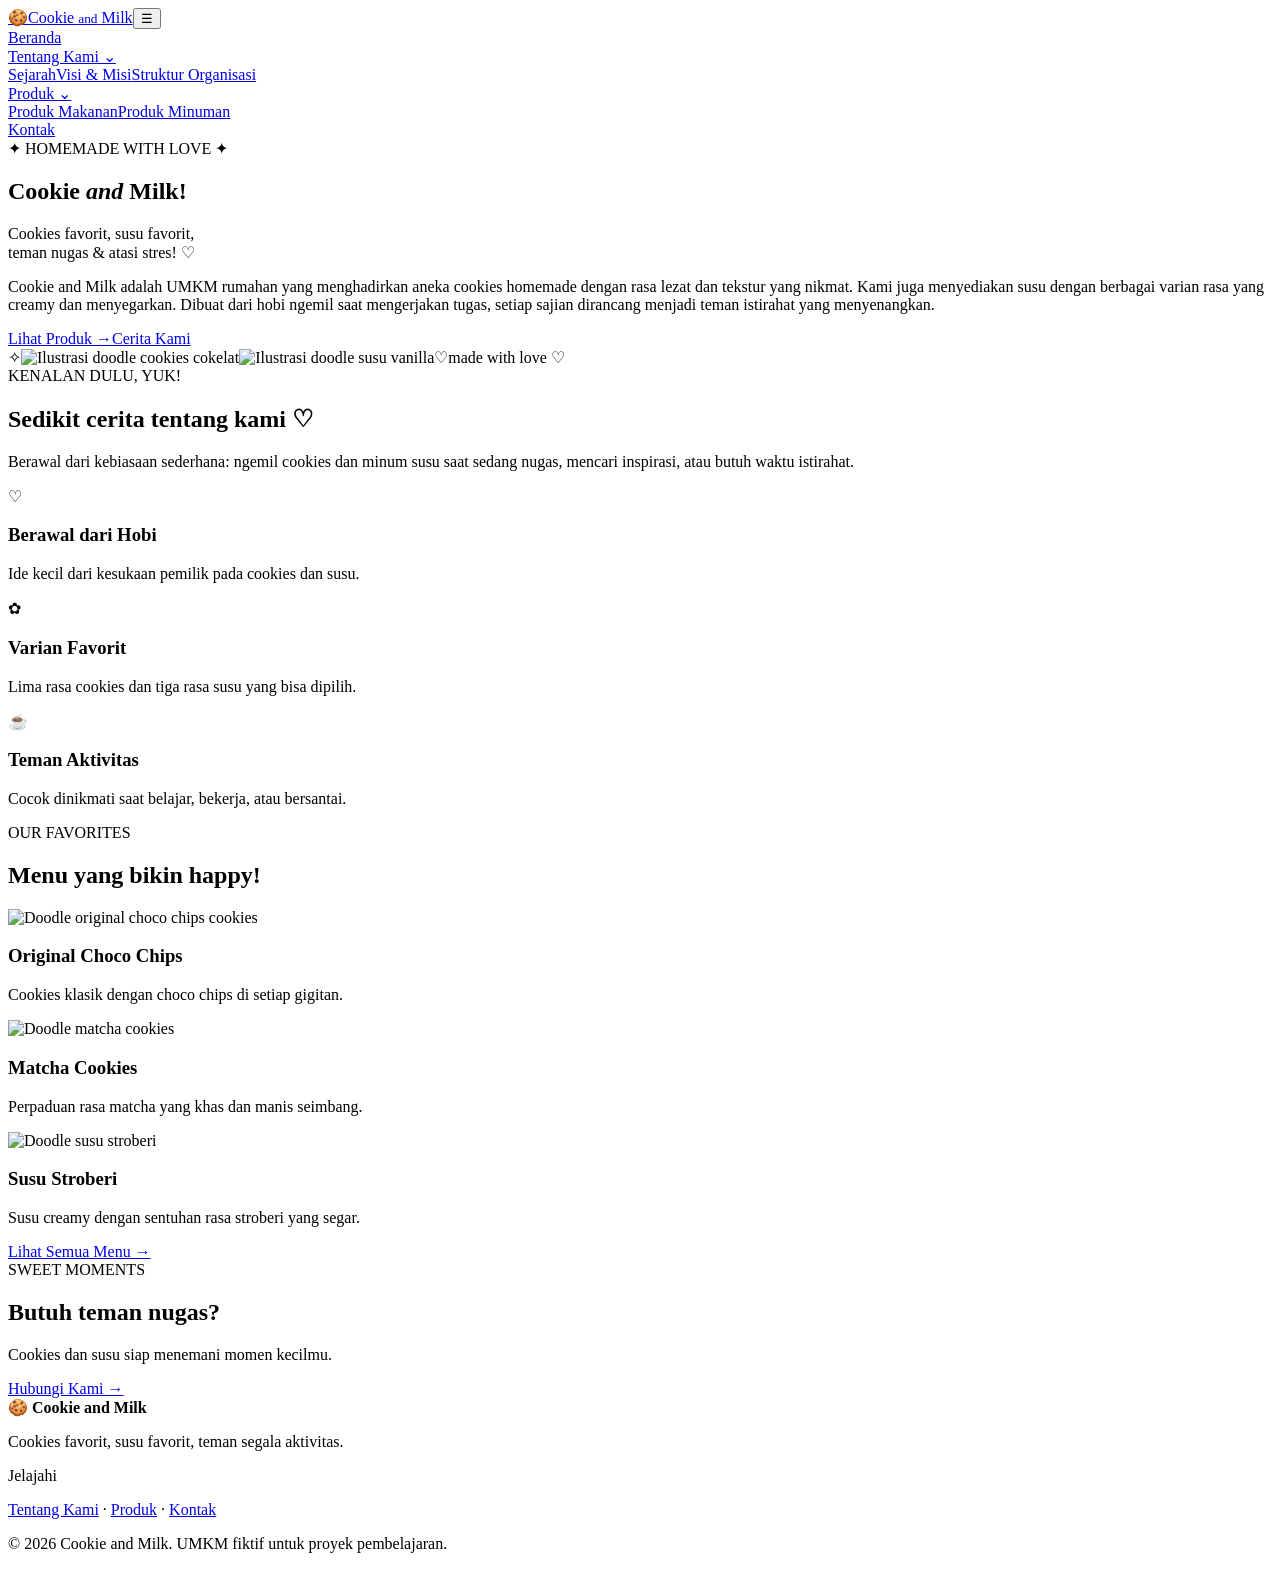
==== index.html @ 9c19bbea "Add files via upload" ====
<!DOCTYPE html><html lang="id"><head><meta charset="UTF-8"><meta name="viewport" content="width=device-width,initial-scale=1"><meta name="description" content="Cookie and Milk, cookies homemade dan susu creamy untuk menemani aktivitasmu."><title>Beranda | Cookie and Milk</title><link rel="stylesheet" href="css/style.css"></head><body><header class="site-header"><div class="container nav-wrap"><a class="brand" href="index.html"><span class="brand-icon">🍪</span><span>Cookie <small>and</small> Milk</span></a><button class="menu-toggle" aria-label="Buka menu" aria-expanded="false" aria-controls="main-nav">☰</button><nav id="main-nav" class="nav"><a href="index.html">Beranda</a><div class="dropdown"><a href="about.html">Tentang Kami <span aria-hidden="true">⌄</span></a><div class="dropdown-menu"><a href="about.html#sejarah">Sejarah</a><a href="about.html#visi-misi">Visi & Misi</a><a href="about.html#struktur">Struktur Organisasi</a></div></div><div class="dropdown"><a href="produk.html">Produk <span aria-hidden="true">⌄</span></a><div class="dropdown-menu"><a href="produk.html#cookies">Produk Makanan</a><a href="produk.html#minuman">Produk Minuman</a></div></div><a href="kontak.html">Kontak</a></nav></div></header><main><section class="hero"><div class="container hero-grid"><div><span class="eyebrow">✦ HOMEMADE WITH LOVE ✦</span><h1>Cookie <em>and</em> <span>Milk!</span></h1><p class="hero-strap">Cookies favorit, susu favorit,<br>teman nugas & atasi stres! ♡</p><p class="lead">Cookie and Milk adalah UMKM rumahan yang menghadirkan aneka cookies homemade dengan rasa lezat dan tekstur yang nikmat. Kami juga menyediakan susu dengan berbagai varian rasa yang creamy dan menyegarkan. Dibuat dari hobi ngemil saat mengerjakan tugas, setiap sajian dirancang menjadi teman istirahat yang menyenangkan.</p><div class="actions"><a class="btn" href="produk.html">Lihat Produk →</a><a class="btn btn-outline" href="about.html">Cerita Kami</a></div></div><div class="hero-art"><span class="spark spark1">✧</span><img src="img/hero-cookie.svg" alt="Ilustrasi doodle cookies cokelat"><img class="hero-milk" src="img/milk-vanilla.svg" alt="Ilustrasi doodle susu vanilla"><span class="spark spark2">♡</span><span class="art-caption">made with love ♡</span></div></div></section><section class="section"><div class="container"><div class="section-heading"><span class="eyebrow">KENALAN DULU, YUK!</span><h2>Sedikit cerita tentang kami ♡</h2><p>Berawal dari kebiasaan sederhana: ngemil cookies dan minum susu saat sedang nugas, mencari inspirasi, atau butuh waktu istirahat.</p></div><div class="feature-grid"><article class="feature"><span>♡</span><h3>Berawal dari Hobi</h3><p>Ide kecil dari kesukaan pemilik pada cookies dan susu.</p></article><article class="feature"><span>✿</span><h3>Varian Favorit</h3><p>Lima rasa cookies dan tiga rasa susu yang bisa dipilih.</p></article><article class="feature"><span>☕</span><h3>Teman Aktivitas</h3><p>Cocok dinikmati saat belajar, bekerja, atau bersantai.</p></article></div></div></section><section class="section tinted"><div class="container"><div class="section-heading"><span class="eyebrow">OUR FAVORITES</span><h2>Menu yang bikin happy!</h2></div><div class="product-grid"><article class="product-card"><img src="img/cookie-original.svg" alt="Doodle original choco chips cookies"><h3>Original Choco Chips</h3><p>Cookies klasik dengan choco chips di setiap gigitan.</p></article><article class="product-card"><img src="img/cookie-matcha.svg" alt="Doodle matcha cookies"><h3>Matcha Cookies</h3><p>Perpaduan rasa matcha yang khas dan manis seimbang.</p></article><article class="product-card"><img src="img/milk-stroberi.svg" alt="Doodle susu stroberi"><h3>Susu Stroberi</h3><p>Susu creamy dengan sentuhan rasa stroberi yang segar.</p></article></div><div class="center"><a class="btn" href="produk.html">Lihat Semua Menu →</a></div></div></section><section class="section"><div class="container cta"><div><span class="eyebrow">SWEET MOMENTS</span><h2>Butuh teman nugas?</h2><p>Cookies dan susu siap menemani momen kecilmu.</p></div><a class="btn" href="kontak.html">Hubungi Kami →</a></div></section></main><footer class="footer"><div class="container footer-inner"><div><strong>🍪 Cookie and Milk</strong><p>Cookies favorit, susu favorit, teman segala aktivitas.</p></div><div><span>Jelajahi</span><p><a href="about.html">Tentang Kami</a> · <a href="produk.html">Produk</a> · <a href="kontak.html">Kontak</a></p></div><p>© 2026 Cookie and Milk. UMKM fiktif untuk proyek pembelajaran.</p></div></footer><script src="js/script.js"></script></body></html>
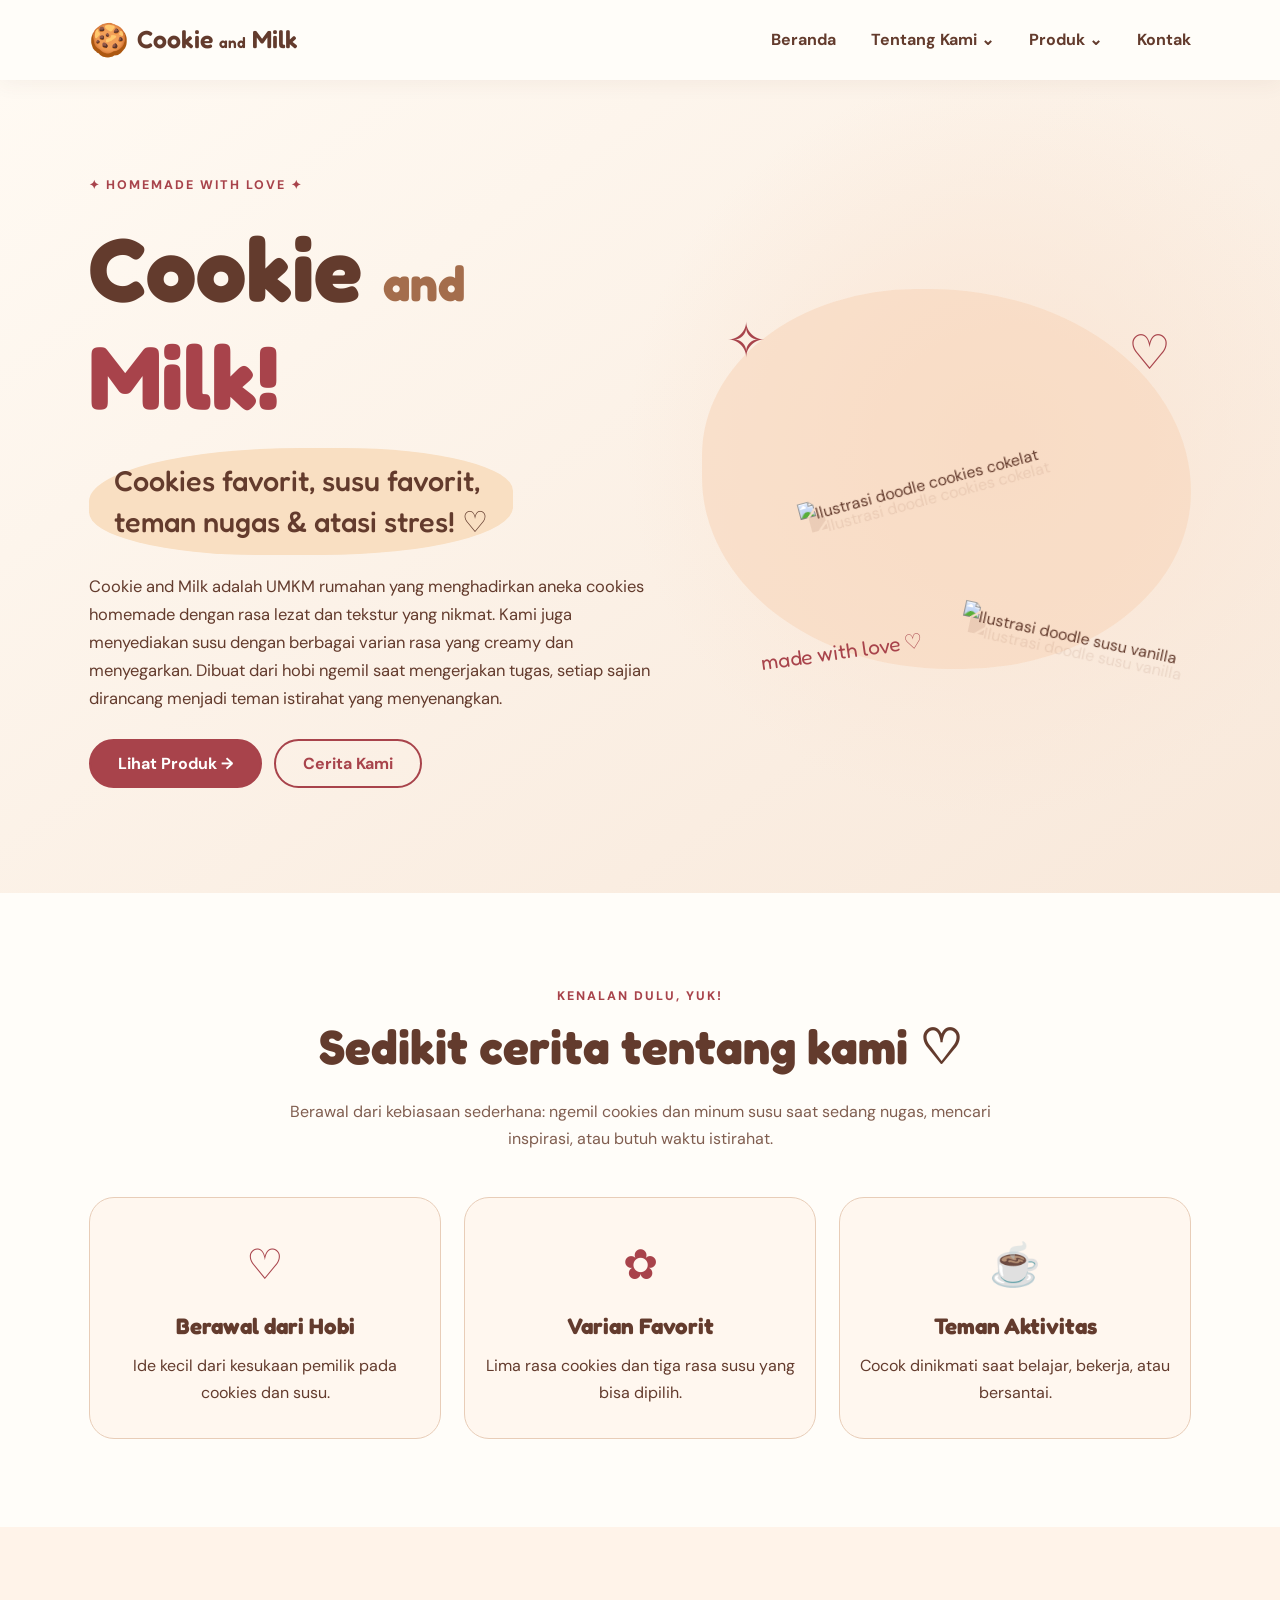
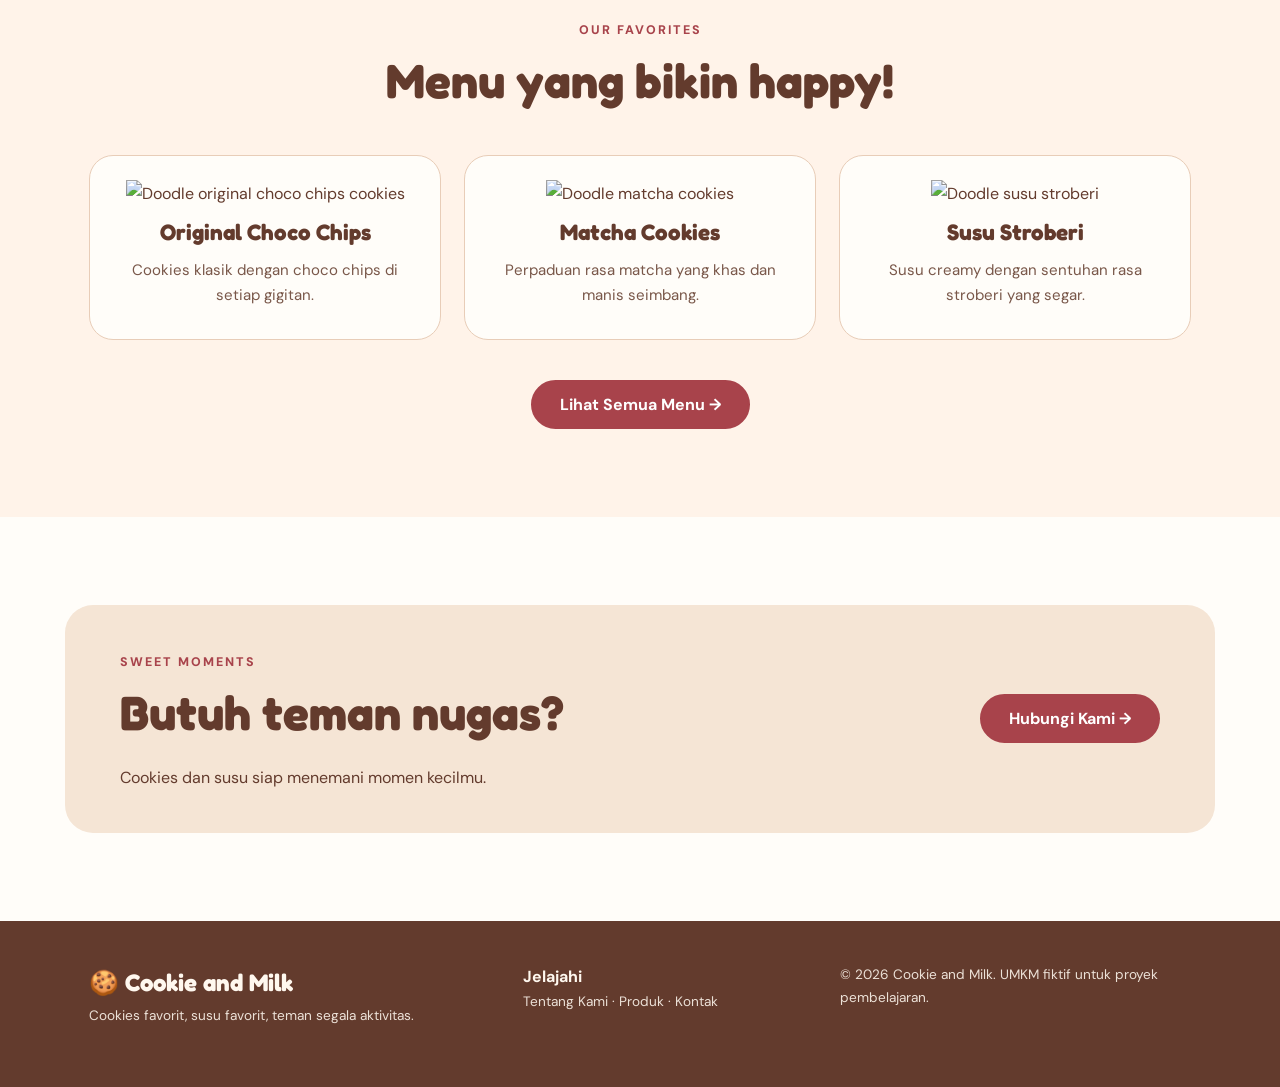
==== commit 85447da8: "Refactor index.html for improved structure and links Updated the HTML structure and links for the Co" ====
--- a/index.html
+++ b/index.html
@@ -1 +1 @@
-<!DOCTYPE html><html lang="id"><head><meta charset="UTF-8"><meta name="viewport" content="width=device-width,initial-scale=1"><meta name="description" content="Cookie and Milk, cookies homemade dan susu creamy untuk menemani aktivitasmu."><title>Beranda | Cookie and Milk</title><link rel="stylesheet" href="css/style.css"></head><body><header class="site-header"><div class="container nav-wrap"><a class="brand" href="index.html"><span class="brand-icon">🍪</span><span>Cookie <small>and</small> Milk</span></a><button class="menu-toggle" aria-label="Buka menu" aria-expanded="false" aria-controls="main-nav">☰</button><nav id="main-nav" class="nav"><a href="index.html">Beranda</a><div class="dropdown"><a href="about.html">Tentang Kami <span aria-hidden="true">⌄</span></a><div class="dropdown-menu"><a href="about.html#sejarah">Sejarah</a><a href="about.html#visi-misi">Visi & Misi</a><a href="about.html#struktur">Struktur Organisasi</a></div></div><div class="dropdown"><a href="produk.html">Produk <span aria-hidden="true">⌄</span></a><div class="dropdown-menu"><a href="produk.html#cookies">Produk Makanan</a><a href="produk.html#minuman">Produk Minuman</a></div></div><a href="kontak.html">Kontak</a></nav></div></header><main><section class="hero"><div class="container hero-grid"><div><span class="eyebrow">✦ HOMEMADE WITH LOVE ✦</span><h1>Cookie <em>and</em> <span>Milk!</span></h1><p class="hero-strap">Cookies favorit, susu favorit,<br>teman nugas & atasi stres! ♡</p><p class="lead">Cookie and Milk adalah UMKM rumahan yang menghadirkan aneka cookies homemade dengan rasa lezat dan tekstur yang nikmat. Kami juga menyediakan susu dengan berbagai varian rasa yang creamy dan menyegarkan. Dibuat dari hobi ngemil saat mengerjakan tugas, setiap sajian dirancang menjadi teman istirahat yang menyenangkan.</p><div class="actions"><a class="btn" href="produk.html">Lihat Produk →</a><a class="btn btn-outline" href="about.html">Cerita Kami</a></div></div><div class="hero-art"><span class="spark spark1">✧</span><img src="img/hero-cookie.svg" alt="Ilustrasi doodle cookies cokelat"><img class="hero-milk" src="img/milk-vanilla.svg" alt="Ilustrasi doodle susu vanilla"><span class="spark spark2">♡</span><span class="art-caption">made with love ♡</span></div></div></section><section class="section"><div class="container"><div class="section-heading"><span class="eyebrow">KENALAN DULU, YUK!</span><h2>Sedikit cerita tentang kami ♡</h2><p>Berawal dari kebiasaan sederhana: ngemil cookies dan minum susu saat sedang nugas, mencari inspirasi, atau butuh waktu istirahat.</p></div><div class="feature-grid"><article class="feature"><span>♡</span><h3>Berawal dari Hobi</h3><p>Ide kecil dari kesukaan pemilik pada cookies dan susu.</p></article><article class="feature"><span>✿</span><h3>Varian Favorit</h3><p>Lima rasa cookies dan tiga rasa susu yang bisa dipilih.</p></article><article class="feature"><span>☕</span><h3>Teman Aktivitas</h3><p>Cocok dinikmati saat belajar, bekerja, atau bersantai.</p></article></div></div></section><section class="section tinted"><div class="container"><div class="section-heading"><span class="eyebrow">OUR FAVORITES</span><h2>Menu yang bikin happy!</h2></div><div class="product-grid"><article class="product-card"><img src="img/cookie-original.svg" alt="Doodle original choco chips cookies"><h3>Original Choco Chips</h3><p>Cookies klasik dengan choco chips di setiap gigitan.</p></article><article class="product-card"><img src="img/cookie-matcha.svg" alt="Doodle matcha cookies"><h3>Matcha Cookies</h3><p>Perpaduan rasa matcha yang khas dan manis seimbang.</p></article><article class="product-card"><img src="img/milk-stroberi.svg" alt="Doodle susu stroberi"><h3>Susu Stroberi</h3><p>Susu creamy dengan sentuhan rasa stroberi yang segar.</p></article></div><div class="center"><a class="btn" href="produk.html">Lihat Semua Menu →</a></div></div></section><section class="section"><div class="container cta"><div><span class="eyebrow">SWEET MOMENTS</span><h2>Butuh teman nugas?</h2><p>Cookies dan susu siap menemani momen kecilmu.</p></div><a class="btn" href="kontak.html">Hubungi Kami →</a></div></section></main><footer class="footer"><div class="container footer-inner"><div><strong>🍪 Cookie and Milk</strong><p>Cookies favorit, susu favorit, teman segala aktivitas.</p></div><div><span>Jelajahi</span><p><a href="about.html">Tentang Kami</a> · <a href="produk.html">Produk</a> · <a href="kontak.html">Kontak</a></p></div><p>© 2026 Cookie and Milk. UMKM fiktif untuk proyek pembelajaran.</p></div></footer><script src="js/script.js"></script></body></html>+<!DOCTYPE html><html lang="id"><head><meta charset="UTF-8"><meta name="viewport" content="width=device-width,initial-scale=1"><meta name="description" content="Cookie and Milk, cookies homemade dan susu creamy untuk menemani aktivitasmu."><title>Beranda | Cookie and Milk</title><link rel="stylesheet" href="style.css"></head><body><header class="site-header"><div class="container nav-wrap"><a class="brand" href="index.html"><span class="brand-icon">🍪</span><span>Cookie <small>and</small> Milk</span></a><button class="menu-toggle" aria-label="Buka menu" aria-expanded="false" aria-controls="main-nav">☰</button><nav id="main-nav" class="nav"><a href="index.html">Beranda</a><div class="dropdown"><a href="about.html">Tentang Kami <span aria-hidden="true">⌄</span></a><div class="dropdown-menu"><a href="about.html#sejarah">Sejarah</a><a href="about.html#visi-misi">Visi & Misi</a><a href="about.html#struktur">Struktur Organisasi</a></div></div><div class="dropdown"><a href="produk.html">Produk <span aria-hidden="true">⌄</span></a><div class="dropdown-menu"><a href="produk.html#cookies">Produk Makanan</a><a href="produk.html#minuman">Produk Minuman</a></div></div><a href="kontak.html">Kontak</a></nav></div></header><main><section class="hero"><div class="container hero-grid"><div><span class="eyebrow">✦ HOMEMADE WITH LOVE ✦</span><h1>Cookie <em>and</em> <span>Milk!</span></h1><p class="hero-strap">Cookies favorit, susu favorit,<br>teman nugas & atasi stres! ♡</p><p class="lead">Cookie and Milk adalah UMKM rumahan yang menghadirkan aneka cookies homemade dengan rasa lezat dan tekstur yang nikmat. Kami juga menyediakan susu dengan berbagai varian rasa yang creamy dan menyegarkan. Dibuat dari hobi ngemil saat mengerjakan tugas, setiap sajian dirancang menjadi teman istirahat yang menyenangkan.</p><div class="actions"><a class="btn" href="produk.html">Lihat Produk →</a><a class="btn btn-outline" href="about.html">Cerita Kami</a></div></div><div class="hero-art"><span class="spark spark1">✧</span><img src="img/hero-cookie.svg" alt="Ilustrasi doodle cookies cokelat"><img class="hero-milk" src="img/milk-vanilla.svg" alt="Ilustrasi doodle susu vanilla"><span class="spark spark2">♡</span><span class="art-caption">made with love ♡</span></div></div></section><section class="section"><div class="container"><div class="section-heading"><span class="eyebrow">KENALAN DULU, YUK!</span><h2>Sedikit cerita tentang kami ♡</h2><p>Berawal dari kebiasaan sederhana: ngemil cookies dan minum susu saat sedang nugas, mencari inspirasi, atau butuh waktu istirahat.</p></div><div class="feature-grid"><article class="feature"><span>♡</span><h3>Berawal dari Hobi</h3><p>Ide kecil dari kesukaan pemilik pada cookies dan susu.</p></article><article class="feature"><span>✿</span><h3>Varian Favorit</h3><p>Lima rasa cookies dan tiga rasa susu yang bisa dipilih.</p></article><article class="feature"><span>☕</span><h3>Teman Aktivitas</h3><p>Cocok dinikmati saat belajar, bekerja, atau bersantai.</p></article></div></div></section><section class="section tinted"><div class="container"><div class="section-heading"><span class="eyebrow">OUR FAVORITES</span><h2>Menu yang bikin happy!</h2></div><div class="product-grid"><article class="product-card"><img src="img/cookie-original.svg" alt="Doodle original choco chips cookies"><h3>Original Choco Chips</h3><p>Cookies klasik dengan choco chips di setiap gigitan.</p></article><article class="product-card"><img src="img/cookie-matcha.svg" alt="Doodle matcha cookies"><h3>Matcha Cookies</h3><p>Perpaduan rasa matcha yang khas dan manis seimbang.</p></article><article class="product-card"><img src="img/milk-stroberi.svg" alt="Doodle susu stroberi"><h3>Susu Stroberi</h3><p>Susu creamy dengan sentuhan rasa stroberi yang segar.</p></article></div><div class="center"><a class="btn" href="produk.html">Lihat Semua Menu →</a></div></div></section><section class="section"><div class="container cta"><div><span class="eyebrow">SWEET MOMENTS</span><h2>Butuh teman nugas?</h2><p>Cookies dan susu siap menemani momen kecilmu.</p></div><a class="btn" href="kontak.html">Hubungi Kami →</a></div></section></main><footer class="footer"><div class="container footer-inner"><div><strong>🍪 Cookie and Milk</strong><p>Cookies favorit, susu favorit, teman segala aktivitas.</p></div><div><span>Jelajahi</span><p><a href="about.html">Tentang Kami</a> · <a href="produk.html">Produk</a> · <a href="kontak.html">Kontak</a></p></div><p>© 2026 Cookie and Milk. UMKM fiktif untuk proyek pembelajaran.</p></div></footer><script src="js/script.js"></script></body></html>
--- a/style.css
+++ b/style.css
@@ -0,0 +1,2 @@
+@import url('https://fonts.googleapis.com/css2?family=DM+Sans:wght@400;500;600;700&family=Fredoka:wght@400;500;600;700&display=swap');
+:root{--cream:#fffaf3;--milk:#fffdf9;--latte:#f5e5d5;--brown:#633b2d;--light:#a46d4c;--red:#a8434b;--border:#e8cdb8}*{box-sizing:border-box}html{scroll-behavior:smooth;scroll-padding-top:95px}body{margin:0;background:var(--milk);color:var(--brown);font-family:'DM Sans',sans-serif;line-height:1.7}h1,h2,h3,.brand{font-family:Fredoka,sans-serif;line-height:1.2}h1{font-size:clamp(3.3rem,7vw,6rem);margin:18px 0}h2{font-size:clamp(2rem,4vw,3rem);margin:10px 0 22px}h3{font-size:1.4rem;margin:12px 0}p{margin:0 0 18px}a{color:inherit;text-decoration:none}.container{max-width:1150px;margin:auto;padding:0 24px}.site-header{position:sticky;top:0;z-index:20;background:#fffdf9f5;box-shadow:0 3px 20px #633b2d10;backdrop-filter:blur(12px)}.nav-wrap{display:flex;align-items:center;justify-content:space-between;min-height:80px;gap:25px}.brand{font-size:1.55rem;font-weight:600;display:flex;align-items:center;gap:8px}.brand small{font-size:.62em}.brand-icon{font-size:2rem}.nav{display:flex;align-items:center;gap:35px;font-weight:700}.nav>a,.dropdown>a{display:block;padding:16px 0}.nav a:hover,.nav a.active{color:var(--red)}.dropdown{position:relative}.dropdown-menu{position:absolute;top:100%;left:-18px;min-width:210px;background:#fffdf9;border:1px solid var(--border);border-radius:16px;padding:9px;box-shadow:0 14px 28px #633b2d18;opacity:0;visibility:hidden;transform:translateY(8px);transition:.2s}.dropdown:hover .dropdown-menu,.dropdown:focus-within .dropdown-menu{opacity:1;visibility:visible;transform:translateY(0)}.dropdown-menu a{display:block;padding:9px 12px;border-radius:9px;font-size:.9rem}.dropdown-menu a:hover{background:var(--latte)}.menu-toggle{display:none;border:0;background:var(--latte);border-radius:12px;font-size:1.5rem;color:var(--brown);padding:5px 12px;cursor:pointer}.hero{background:radial-gradient(circle at 78% 45%,#f9e4d3,transparent 34%),linear-gradient(145deg,#fffaf3,#f8e8da);padding:90px 0 105px;overflow:hidden}.hero-grid{display:grid;grid-template-columns:1.15fr 1fr;align-items:center;gap:50px}.hero h1 em{font-style:normal;font-size:.55em;color:var(--light)}.hero h1 span,.page-hero h1 span{color:var(--red)}.eyebrow{color:var(--red);font-weight:800;letter-spacing:2px;font-size:.78rem}.hero-strap{font-family:Fredoka,sans-serif;font-size:clamp(1.25rem,2.3vw,1.8rem);font-weight:500;background:#f9dfc2;border-radius:50% 40% 45% 40%;padding:13px 25px;display:inline-block;line-height:1.4}.lead{font-size:1.03rem;max-width:590px}.actions{display:flex;gap:12px;flex-wrap:wrap;margin-top:26px}.btn{display:inline-block;background:var(--red);color:white;border:2px solid var(--red);border-radius:30px;padding:12px 27px;font:700 1rem 'DM Sans',sans-serif;cursor:pointer;transition:.2s}.btn:hover{background:#7f3039;transform:translateY(-2px)}.btn-outline{background:transparent;color:var(--red)}.btn-outline:hover{color:white}.hero-art{min-height:380px;position:relative;display:flex;align-items:center;justify-content:center;background:#f8d8bc99;border-radius:45% 55% 48% 52%}.hero-art>img{width:62%;max-width:310px;filter:drop-shadow(8px 15px 0 #8b513b20);transform:rotate(-15deg);z-index:2}.hero-art img.hero-milk{width:46%;position:absolute;right:1%;bottom:5%;transform:rotate(12deg);z-index:1}.spark{position:absolute;font-size:3rem;color:var(--red)}.spark1{top:3%;left:5%}.spark2{right:4%;top:6%}.art-caption{position:absolute;bottom:0;left:12%;font-family:Fredoka;font-size:1.3rem;color:var(--red);transform:rotate(-8deg)}.section{padding:88px 0}.tinted{background:#fff3e9}.section-heading{text-align:center;max-width:730px;margin:0 auto 45px}.section-heading p{color:#805e50}.feature-grid,.product-grid,.org-grid{display:grid;grid-template-columns:repeat(3,1fr);gap:23px}.feature{text-align:center;padding:32px 20px;background:#fff7ef;border:1px solid var(--border);border-radius:25px}.feature>span{font-size:2.6rem;color:var(--red)}.feature p{margin:0}.product-card{background:#fffdf9;border:1.5px solid var(--border);border-radius:24px;text-align:center;padding:24px 23px 30px;transition:.2s}.product-card:hover{transform:translateY(-5px);box-shadow:0 12px 30px #633b2d14}.product-card img{width:170px;height:170px;object-fit:contain}.product-card p{font-size:.94rem;color:#795749;margin:0}.center{text-align:center;margin-top:40px}.cta{background:var(--latte);border-radius:28px;padding:42px 55px;display:flex;align-items:center;justify-content:space-between;gap:25px}.cta p{margin:0}.page-hero{padding:95px 0;text-align:center;background:radial-gradient(circle at 12% 20%,#f7dfcb 0 7%,transparent 7.5%),radial-gradient(circle at 90% 80%,#f7dfcb 0 9%,transparent 9.5%),#fff3e9}.page-hero h1{font-size:clamp(3rem,6vw,5rem)}.page-hero p{font-size:1.1rem}.narrow{max-width:860px}.narrow p{font-size:1.08rem;margin-bottom:24px}.two-grid{display:grid;grid-template-columns:1fr 1fr;gap:25px}.info-card{background:#fffdf9;border:1px solid var(--border);border-radius:24px;padding:30px}.info-card h3{color:var(--red);font-size:1.8rem}.info-card li{padding:0 0 12px 7px}.org{max-width:850px;margin:auto;text-align:center}.org-owner,.org-grid>div{background:#fff4e9;border:1.5px solid #ba8e75;border-radius:18px;padding:20px}.org-owner{max-width:350px;margin:auto}.org strong,.org span{display:block}.org strong{font-family:Fredoka;font-size:1.25rem}.org span{font-size:.9rem}.org-line{height:45px;width:2px;background:#ba8e75;margin:auto}.org-note{margin-top:22px;font-size:.9rem;color:#805e50}.contact-grid{display:grid;grid-template-columns:1fr 1fr;gap:60px}.contact-line{padding:16px 0;border-bottom:1px solid var(--border)}.contact-line b,.contact-line span{display:block}.contact-form{background:#fff3e9;padding:36px;border:1px solid var(--border);border-radius:24px}.contact-form label{display:block;font-weight:700;margin:16px 0 7px}.contact-form input,.contact-form textarea{width:100%;padding:13px 15px;border:1px solid #d8b8a4;border-radius:12px;font:inherit;background:#fffdf9;color:var(--brown)}.contact-form input:focus,.contact-form textarea:focus{outline:2px solid var(--red);outline-offset:1px}.contact-form button{margin-top:20px}.form-note{font-size:.85rem;margin-top:12px}.footer{background:var(--brown);color:#fff8ef;padding:42px 0}.footer-inner{display:grid;grid-template-columns:1.4fr 1fr 1.2fr;gap:25px;align-items:start}.footer strong{font-family:Fredoka;font-size:1.5rem}.footer p{font-size:.85rem;opacity:.88}.footer span{font-weight:700}.footer a:hover{text-decoration:underline}@media(max-width:760px){.nav-wrap{min-height:70px}.menu-toggle{display:block}.nav{display:none;position:absolute;top:70px;left:0;right:0;background:#fffdf9;padding:12px 24px 25px;box-shadow:0 15px 20px #633b2d1b;flex-direction:column;align-items:stretch;gap:0}.nav.open{display:flex}.nav>a,.dropdown>a{padding:11px 0}.dropdown-menu{position:static;opacity:1;visibility:visible;transform:none;box-shadow:none;display:none;margin-bottom:8px}.dropdown:hover .dropdown-menu,.dropdown:focus-within .dropdown-menu,.dropdown.open .dropdown-menu{display:block}.hero{padding:65px 0}.hero-grid{grid-template-columns:1fr;gap:40px}.hero-art{min-height:300px}.hero-art>img{width:55%}.feature-grid,.product-grid{grid-template-columns:repeat(2,1fr)}.two-grid,.contact-grid{grid-template-columns:1fr;gap:25px}.cta{flex-direction:column;align-items:flex-start;padding:30px}.footer-inner{grid-template-columns:1fr}.section{padding:65px 0}}@media(max-width:500px){.container{padding:0 18px}.hero h1{font-size:3.45rem}.feature-grid,.product-grid,.org-grid{grid-template-columns:1fr}.product-card img{width:155px;height:155px}.page-hero{padding:65px 0}.contact-form{padding:24px}.hero-art{min-height:260px}.hero-strap{font-size:1.15rem}}
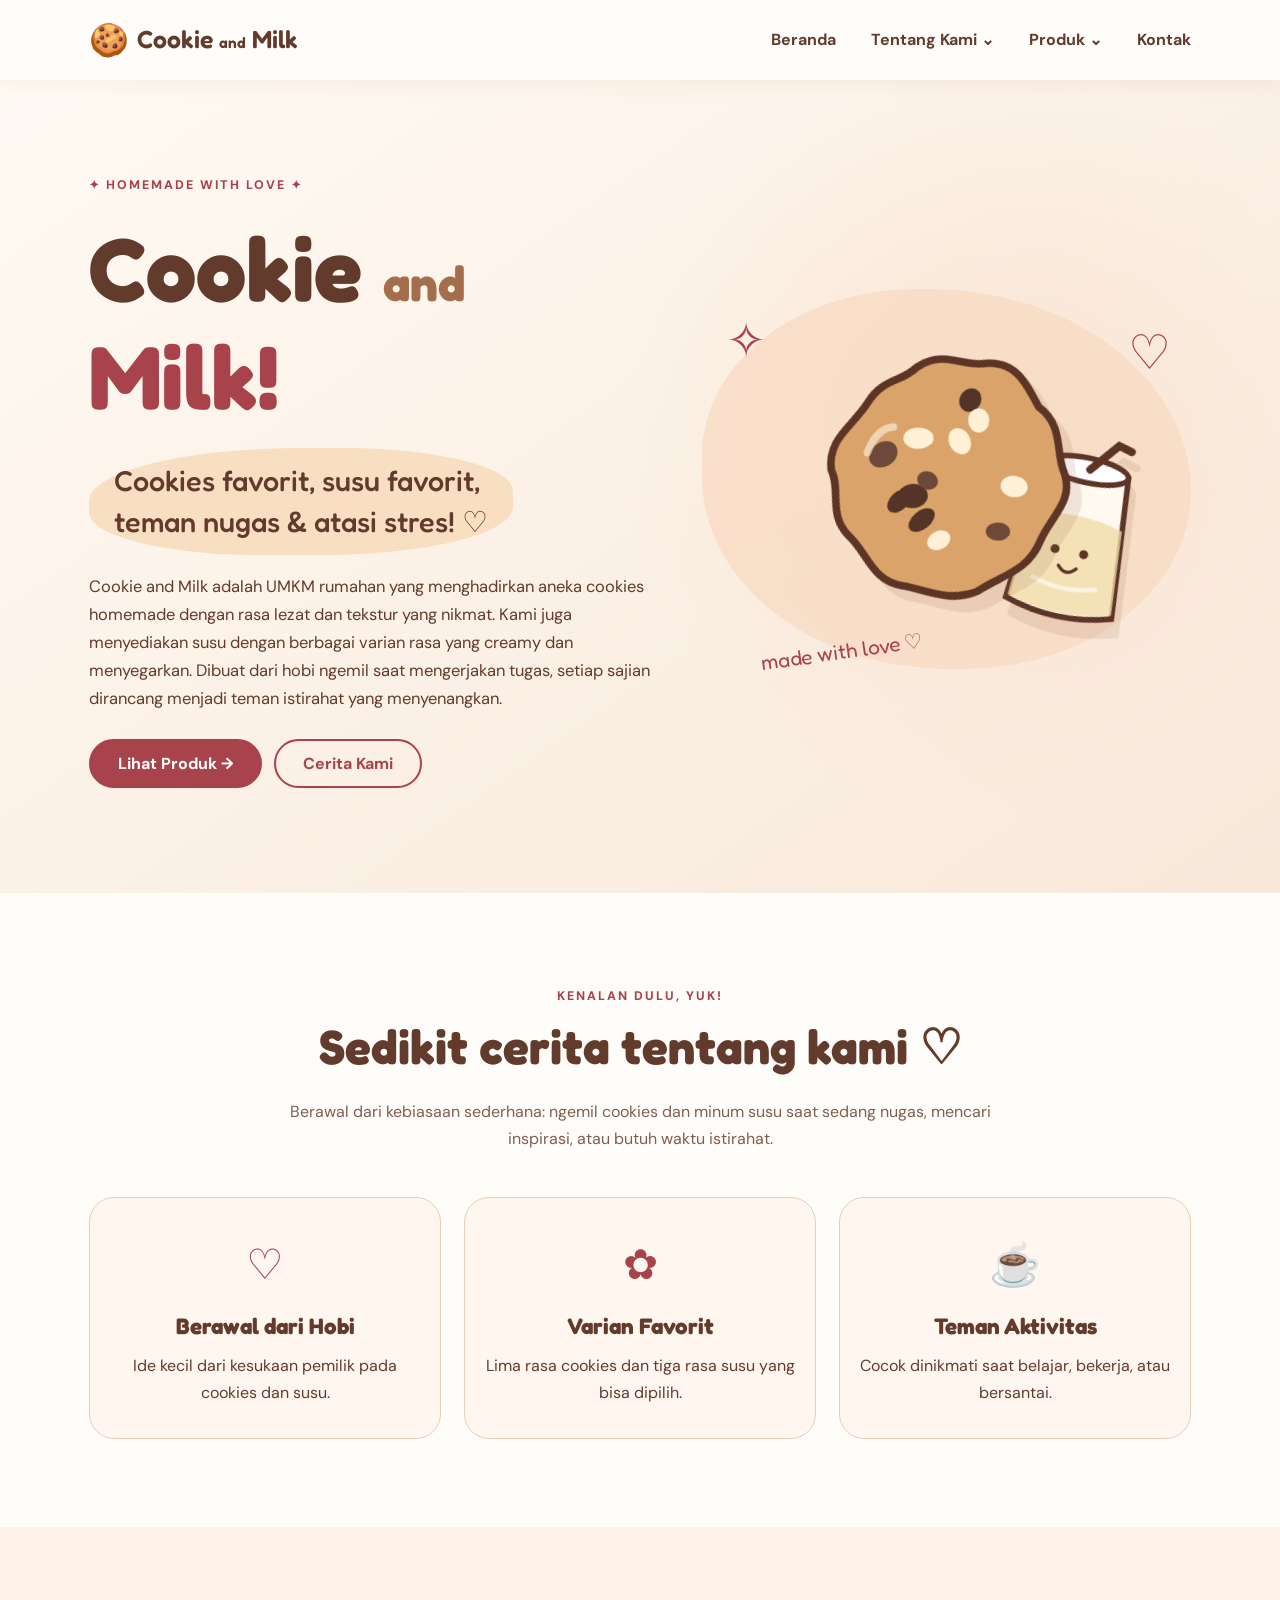
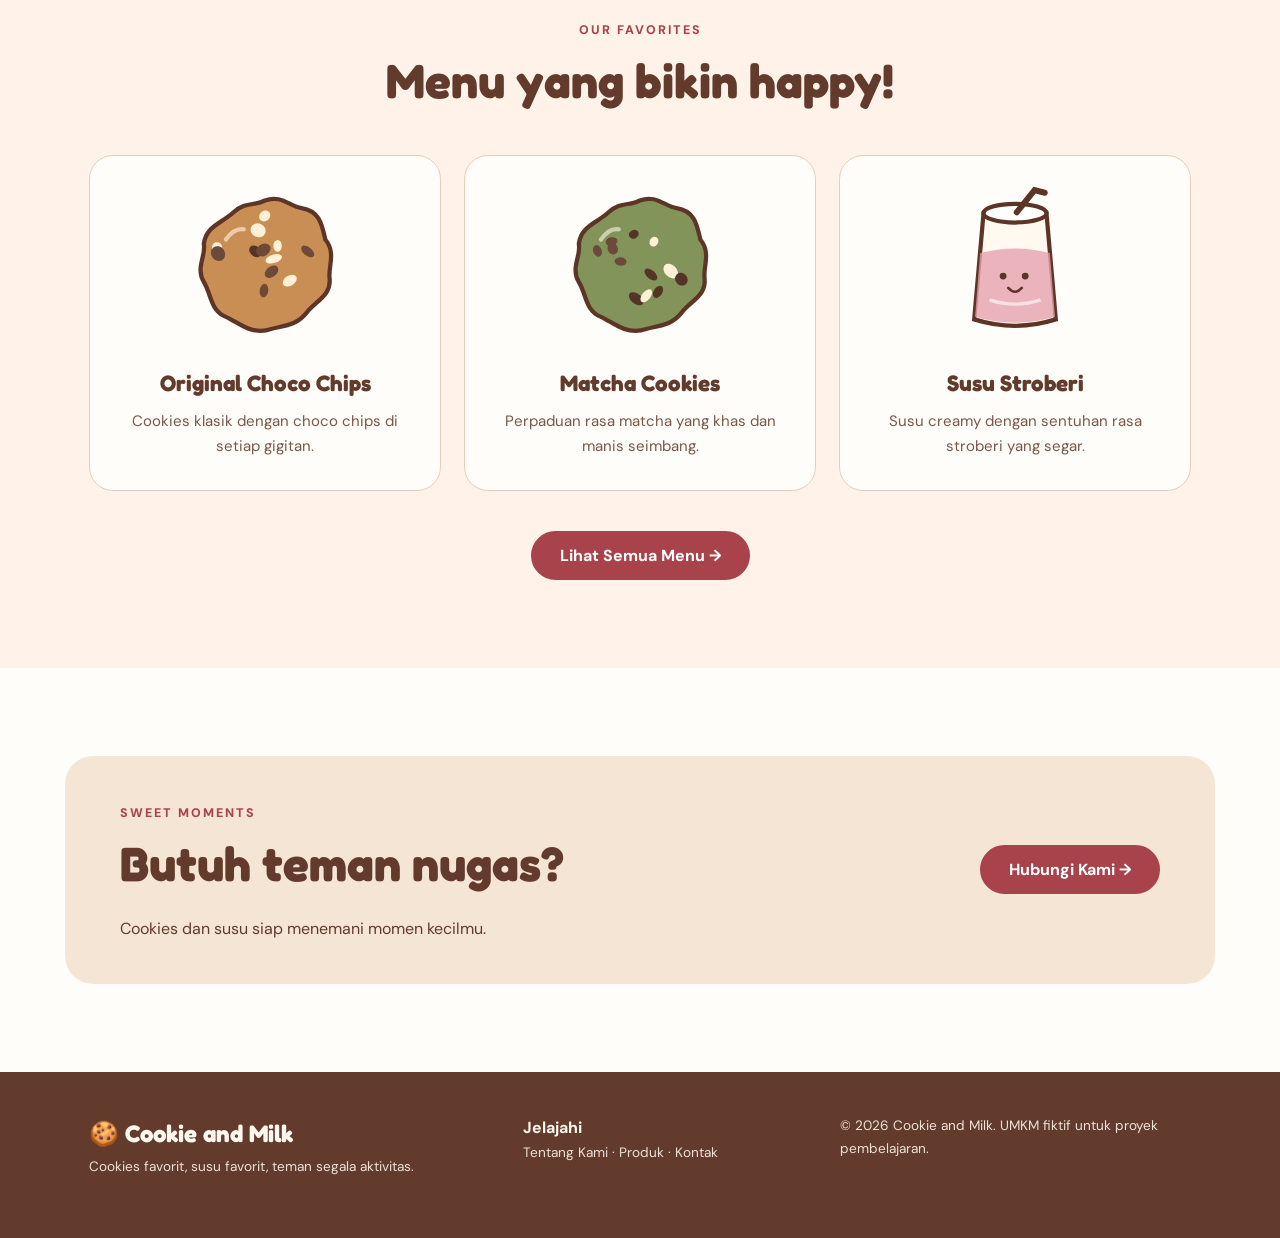
==== commit ec368a97: "Format HTML structure for better readability" ====
--- a/index.html
+++ b/index.html
@@ -1 +1,10 @@
-<!DOCTYPE html><html lang="id"><head><meta charset="UTF-8"><meta name="viewport" content="width=device-width,initial-scale=1"><meta name="description" content="Cookie and Milk, cookies homemade dan susu creamy untuk menemani aktivitasmu."><title>Beranda | Cookie and Milk</title><link rel="stylesheet" href="style.css"></head><body><header class="site-header"><div class="container nav-wrap"><a class="brand" href="index.html"><span class="brand-icon">🍪</span><span>Cookie <small>and</small> Milk</span></a><button class="menu-toggle" aria-label="Buka menu" aria-expanded="false" aria-controls="main-nav">☰</button><nav id="main-nav" class="nav"><a href="index.html">Beranda</a><div class="dropdown"><a href="about.html">Tentang Kami <span aria-hidden="true">⌄</span></a><div class="dropdown-menu"><a href="about.html#sejarah">Sejarah</a><a href="about.html#visi-misi">Visi & Misi</a><a href="about.html#struktur">Struktur Organisasi</a></div></div><div class="dropdown"><a href="produk.html">Produk <span aria-hidden="true">⌄</span></a><div class="dropdown-menu"><a href="produk.html#cookies">Produk Makanan</a><a href="produk.html#minuman">Produk Minuman</a></div></div><a href="kontak.html">Kontak</a></nav></div></header><main><section class="hero"><div class="container hero-grid"><div><span class="eyebrow">✦ HOMEMADE WITH LOVE ✦</span><h1>Cookie <em>and</em> <span>Milk!</span></h1><p class="hero-strap">Cookies favorit, susu favorit,<br>teman nugas & atasi stres! ♡</p><p class="lead">Cookie and Milk adalah UMKM rumahan yang menghadirkan aneka cookies homemade dengan rasa lezat dan tekstur yang nikmat. Kami juga menyediakan susu dengan berbagai varian rasa yang creamy dan menyegarkan. Dibuat dari hobi ngemil saat mengerjakan tugas, setiap sajian dirancang menjadi teman istirahat yang menyenangkan.</p><div class="actions"><a class="btn" href="produk.html">Lihat Produk →</a><a class="btn btn-outline" href="about.html">Cerita Kami</a></div></div><div class="hero-art"><span class="spark spark1">✧</span><img src="img/hero-cookie.svg" alt="Ilustrasi doodle cookies cokelat"><img class="hero-milk" src="img/milk-vanilla.svg" alt="Ilustrasi doodle susu vanilla"><span class="spark spark2">♡</span><span class="art-caption">made with love ♡</span></div></div></section><section class="section"><div class="container"><div class="section-heading"><span class="eyebrow">KENALAN DULU, YUK!</span><h2>Sedikit cerita tentang kami ♡</h2><p>Berawal dari kebiasaan sederhana: ngemil cookies dan minum susu saat sedang nugas, mencari inspirasi, atau butuh waktu istirahat.</p></div><div class="feature-grid"><article class="feature"><span>♡</span><h3>Berawal dari Hobi</h3><p>Ide kecil dari kesukaan pemilik pada cookies dan susu.</p></article><article class="feature"><span>✿</span><h3>Varian Favorit</h3><p>Lima rasa cookies dan tiga rasa susu yang bisa dipilih.</p></article><article class="feature"><span>☕</span><h3>Teman Aktivitas</h3><p>Cocok dinikmati saat belajar, bekerja, atau bersantai.</p></article></div></div></section><section class="section tinted"><div class="container"><div class="section-heading"><span class="eyebrow">OUR FAVORITES</span><h2>Menu yang bikin happy!</h2></div><div class="product-grid"><article class="product-card"><img src="img/cookie-original.svg" alt="Doodle original choco chips cookies"><h3>Original Choco Chips</h3><p>Cookies klasik dengan choco chips di setiap gigitan.</p></article><article class="product-card"><img src="img/cookie-matcha.svg" alt="Doodle matcha cookies"><h3>Matcha Cookies</h3><p>Perpaduan rasa matcha yang khas dan manis seimbang.</p></article><article class="product-card"><img src="img/milk-stroberi.svg" alt="Doodle susu stroberi"><h3>Susu Stroberi</h3><p>Susu creamy dengan sentuhan rasa stroberi yang segar.</p></article></div><div class="center"><a class="btn" href="produk.html">Lihat Semua Menu →</a></div></div></section><section class="section"><div class="container cta"><div><span class="eyebrow">SWEET MOMENTS</span><h2>Butuh teman nugas?</h2><p>Cookies dan susu siap menemani momen kecilmu.</p></div><a class="btn" href="kontak.html">Hubungi Kami →</a></div></section></main><footer class="footer"><div class="container footer-inner"><div><strong>🍪 Cookie and Milk</strong><p>Cookies favorit, susu favorit, teman segala aktivitas.</p></div><div><span>Jelajahi</span><p><a href="about.html">Tentang Kami</a> · <a href="produk.html">Produk</a> · <a href="kontak.html">Kontak</a></p></div><p>© 2026 Cookie and Milk. UMKM fiktif untuk proyek pembelajaran.</p></div></footer><script src="js/script.js"></script></body></html>
+<!DOCTYPE html><html lang="id">
+  <head>
+    <meta charset="UTF-8"><meta name="viewport" content="width=device-width,initial-scale=1">
+    <meta name="description" content="Cookie and Milk, cookies homemade dan susu creamy untuk menemani aktivitasmu.">
+    <title>Beranda | Cookie and Milk</title>
+    <link rel="stylesheet" href="style.css">
+  </head>
+  <body>
+    <header class="site-header">
+      <div class="container nav-wrap"><a class="brand" href="index.html"><span class="brand-icon">🍪</span><span>Cookie <small>and</small> Milk</span></a><button class="menu-toggle" aria-label="Buka menu" aria-expanded="false" aria-controls="main-nav">☰</button><nav id="main-nav" class="nav"><a href="index.html">Beranda</a><div class="dropdown"><a href="about.html">Tentang Kami <span aria-hidden="true">⌄</span></a><div class="dropdown-menu"><a href="about.html#sejarah">Sejarah</a><a href="about.html#visi-misi">Visi & Misi</a><a href="about.html#struktur">Struktur Organisasi</a></div></div><div class="dropdown"><a href="produk.html">Produk <span aria-hidden="true">⌄</span></a><div class="dropdown-menu"><a href="produk.html#cookies">Produk Makanan</a><a href="produk.html#minuman">Produk Minuman</a></div></div><a href="kontak.html">Kontak</a></nav></div></header><main><section class="hero"><div class="container hero-grid"><div><span class="eyebrow">✦ HOMEMADE WITH LOVE ✦</span><h1>Cookie <em>and</em> <span>Milk!</span></h1><p class="hero-strap">Cookies favorit, susu favorit,<br>teman nugas & atasi stres! ♡</p><p class="lead">Cookie and Milk adalah UMKM rumahan yang menghadirkan aneka cookies homemade dengan rasa lezat dan tekstur yang nikmat. Kami juga menyediakan susu dengan berbagai varian rasa yang creamy dan menyegarkan. Dibuat dari hobi ngemil saat mengerjakan tugas, setiap sajian dirancang menjadi teman istirahat yang menyenangkan.</p><div class="actions"><a class="btn" href="produk.html">Lihat Produk →</a><a class="btn btn-outline" href="about.html">Cerita Kami</a></div></div><div class="hero-art"><span class="spark spark1">✧</span><img src="hero-cookie.svg" alt="Ilustrasi doodle cookies cokelat"><img class="hero-milk" src="milk-vanilla.svg" alt="Ilustrasi doodle susu vanilla"><span class="spark spark2">♡</span><span class="art-caption">made with love ♡</span></div></div></section><section class="section"><div class="container"><div class="section-heading"><span class="eyebrow">KENALAN DULU, YUK!</span><h2>Sedikit cerita tentang kami ♡</h2><p>Berawal dari kebiasaan sederhana: ngemil cookies dan minum susu saat sedang nugas, mencari inspirasi, atau butuh waktu istirahat.</p></div><div class="feature-grid"><article class="feature"><span>♡</span><h3>Berawal dari Hobi</h3><p>Ide kecil dari kesukaan pemilik pada cookies dan susu.</p></article><article class="feature"><span>✿</span><h3>Varian Favorit</h3><p>Lima rasa cookies dan tiga rasa susu yang bisa dipilih.</p></article><article class="feature"><span>☕</span><h3>Teman Aktivitas</h3><p>Cocok dinikmati saat belajar, bekerja, atau bersantai.</p></article></div></div></section><section class="section tinted"><div class="container"><div class="section-heading"><span class="eyebrow">OUR FAVORITES</span><h2>Menu yang bikin happy!</h2></div><div class="product-grid"><article class="product-card"><img src="cookie-original.svg" alt="Doodle original choco chips cookies"><h3>Original Choco Chips</h3><p>Cookies klasik dengan choco chips di setiap gigitan.</p></article><article class="product-card"><img src="cookie-matcha.svg" alt="Doodle matcha cookies"><h3>Matcha Cookies</h3><p>Perpaduan rasa matcha yang khas dan manis seimbang.</p></article><article class="product-card"><img src="milk-stroberi.svg" alt="Doodle susu stroberi"><h3>Susu Stroberi</h3><p>Susu creamy dengan sentuhan rasa stroberi yang segar.</p></article></div><div class="center"><a class="btn" href="produk.html">Lihat Semua Menu →</a></div></div></section><section class="section"><div class="container cta"><div><span class="eyebrow">SWEET MOMENTS</span><h2>Butuh teman nugas?</h2><p>Cookies dan susu siap menemani momen kecilmu.</p></div><a class="btn" href="kontak.html">Hubungi Kami →</a></div></section></main><footer class="footer"><div class="container footer-inner"><div><strong>🍪 Cookie and Milk</strong><p>Cookies favorit, susu favorit, teman segala aktivitas.</p></div><div><span>Jelajahi</span><p><a href="about.html">Tentang Kami</a> · <a href="produk.html">Produk</a> · <a href="kontak.html">Kontak</a></p></div><p>© 2026 Cookie and Milk. UMKM fiktif untuk proyek pembelajaran.</p></div></footer><script src="js/script.js"></script></body></html>
